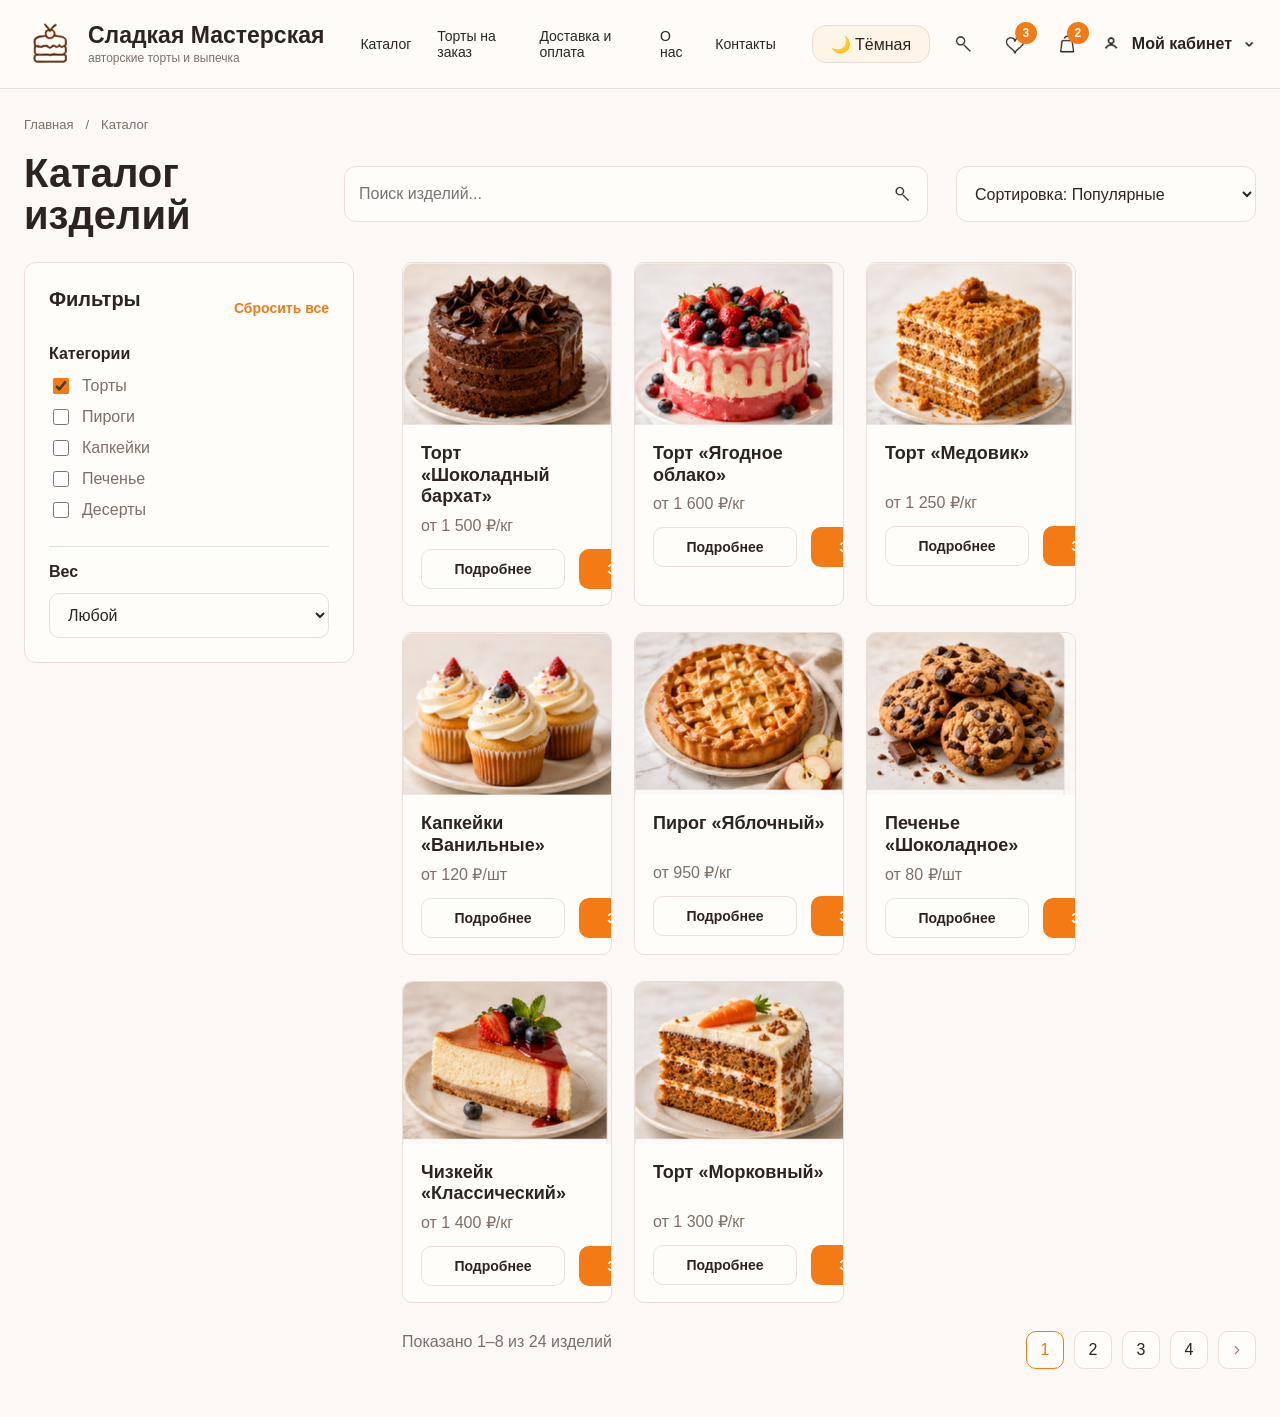
==== index.html @ 7f81a551 "Add files via upload" ====
<!DOCTYPE html>
<html lang="ru">
<head>
  <meta charset="UTF-8">
  <meta name="viewport" content="width=device-width, initial-scale=1.0">
  <title>Каталог — Сладкая мастерская</title>
  <link rel="stylesheet" href="../styles/style.css">
  <script defer src="../script/script.js"></script>
</head>
<body>
  <header class="header">
    <div class="container header-inner">
      <a class="logo" href="index.html">
        <img class="logo-mark-img icon-dark" src="../media/иконки/логотип.png" alt="Логотип">
        <span>
          <span class="logo-title">Сладкая Мастерская</span>
          <span class="logo-subtitle">авторские торты и выпечка</span>
        </span>
      </a>
      <nav class="nav">
        <a href="index.html">Каталог</a>
        <a href="card.html">Торты на заказ</a>
        <a href="#">Доставка и оплата</a>
        <a href="#">О нас</a>
        <a href="#">Контакты</a>
      </nav>
      <div class="header-actions">
        <button class="theme-toggle" type="button">🌙 Тёмная</button>
        <button class="icon-button" type="button" aria-label="Поиск"><img class="icon-img icon-dark" src="../media/иконки/поиск.png" alt=""></button>
        <button class="icon-button" type="button" aria-label="Избранное"><img class="icon-img icon-dark" src="../media/иконки/сердце.png" alt=""><span class="badge">3</span></button>
        <button class="icon-button" type="button" aria-label="Корзина"><img class="icon-img icon-dark" src="../media/иконки/корзина.png" alt=""><span class="badge">2</span></button>
        <a class="cabinet" href="orders.html"><img class="cabinet-icon icon-dark" src="../media/иконки/пользователь.png" alt=""> Мой кабинет <img class="down-icon icon-dark" src="../media/иконки/стрелка-вниз.png" alt=""></a>
      </div>
    </div>
  </header>

  <main class="container">
    <div class="breadcrumbs">
      <span>Главная</span><span>/</span><span>Каталог</span>
    </div>

    <div class="page-title-row catalog-title-row">
      <h1>Каталог изделий</h1>
      <div class="catalog-tools">
          <label class="search-field">
            <input type="text" placeholder="Поиск изделий...">
            <img class="field-icon icon-dark" src="../media/иконки/поиск.png" alt="">
          </label>
          <select class="sort-select">
            <option>Сортировка: Популярные</option>
            <option>Сначала дешевле</option>
            <option>Сначала дороже</option>
          </select>
        </div>
    </div>

    <div class="catalog-layout">
      <aside class="sidebar">
        <div class="sidebar-top">
          <h3>Фильтры</h3>
          <a class="reset" href="#">Сбросить все</a>
        </div>
        <div class="filter-block">
          <span class="filter-title">Категории</span>
          <label class="filter-line"><input type="checkbox" checked> Торты</label>
          <label class="filter-line"><input type="checkbox"> Пироги</label>
          <label class="filter-line"><input type="checkbox"> Капкейки</label>
          <label class="filter-line"><input type="checkbox"> Печенье</label>
          <label class="filter-line"><input type="checkbox"> Десерты</label>
        </div>
        <div class="filter-block">
          <span class="filter-title">Вес</span>
          <select>
            <option>Любой</option>
            <option>до 1 кг</option>
            <option>1–2 кг</option>
            <option>от 2 кг</option>
          </select>
        </div>
      </aside>

      <section class="main-content">
        <div class="product-list">
          <article class="product-card">
            <img src="../media/шоколадный-бархат.png" alt="Торт Шоколадный бархат">
            <div class="product-card-body">
              <h3>Торт «Шоколадный бархат»</h3>
              <p class="muted">от 1 500 ₽/кг</p>
              <div class="product-actions">
                <a class="ghost-button" href="card.html">Подробнее</a>
                <a class="button" href="card.html">Заказать</a>
              </div>
            </div>
          </article>
          <article class="product-card">
            <img src="../media/ягодное-облако.png" alt="Торт Ягодное облако">
            <div class="product-card-body">
              <h3>Торт «Ягодное облако»</h3>
              <p class="muted">от 1 600 ₽/кг</p>
              <div class="product-actions">
                <a class="ghost-button" href="card.html">Подробнее</a>
                <a class="button" href="card.html">Заказать</a>
              </div>
            </div>
          </article>
          <article class="product-card">
            <img src="../media/медовик.png" alt="Торт Медовик">
            <div class="product-card-body">
              <h3>Торт «Медовик»</h3>
              <p class="muted">от 1 250 ₽/кг</p>
              <div class="product-actions">
                <a class="ghost-button" href="card.html">Подробнее</a>
                <a class="button" href="card.html">Заказать</a>
              </div>
            </div>
          </article>
          <article class="product-card">
            <img src="../media/ванильные-капкейки.png" alt="Капкейки Ванильные">
            <div class="product-card-body">
              <h3>Капкейки «Ванильные»</h3>
              <p class="muted">от 120 ₽/шт</p>
              <div class="product-actions">
                <a class="ghost-button" href="card.html">Подробнее</a>
                <a class="button" href="card.html">Заказать</a>
              </div>
            </div>
          </article>
          <article class="product-card">
            <img src="../media/яблочный-пирог.png" alt="Пирог Яблочный">
            <div class="product-card-body">
              <h3>Пирог «Яблочный»</h3>
              <p class="muted">от 950 ₽/кг</p>
              <div class="product-actions">
                <a class="ghost-button" href="card.html">Подробнее</a>
                <a class="button" href="card.html">Заказать</a>
              </div>
            </div>
          </article>
          <article class="product-card">
            <img src="../media/шоколадное-печенье.png" alt="Печенье Шоколадное">
            <div class="product-card-body">
              <h3>Печенье «Шоколадное»</h3>
              <p class="muted">от 80 ₽/шт</p>
              <div class="product-actions">
                <a class="ghost-button" href="card.html">Подробнее</a>
                <a class="button" href="card.html">Заказать</a>
              </div>
            </div>
          </article>
          <article class="product-card">
            <img src="../media/классический-чизкейк.png" alt="Чизкейк Классический">
            <div class="product-card-body">
              <h3>Чизкейк «Классический»</h3>
              <p class="muted">от 1 400 ₽/кг</p>
              <div class="product-actions">
                <a class="ghost-button" href="card.html">Подробнее</a>
                <a class="button" href="card.html">Заказать</a>
              </div>
            </div>
          </article>
          <article class="product-card">
            <img src="../media/морковный-торт.png" alt="Торт Морковный">
            <div class="product-card-body">
              <h3>Торт «Морковный»</h3>
              <p class="muted">от 1 300 ₽/кг</p>
              <div class="product-actions">
                <a class="ghost-button" href="card.html">Подробнее</a>
                <a class="button" href="card.html">Заказать</a>
              </div>
            </div>
          </article>
        </div>

        <div class="catalog-footer">
          <p class="muted">Показано 1–8 из 24 изделий</p>
          <div class="pagination">
            <a class="page-link active" href="#">1</a>
            <a class="page-link" href="#">2</a>
            <a class="page-link" href="#">3</a>
            <a class="page-link" href="#">4</a>
            <a class="page-link" href="#"><img class="page-icon icon-dark" src="../media/иконки/стрелка-вправо.png" alt="Вперёд"></a>
          </div>
        </div>
      </section>
    </div>
  </main>
</body>
</html>
---- styles/style.css ----
*{
  box-sizing: border-box;
}
:root{
  --bg: #fbf8f5;
  --surface: #fffdfa;
  --surface-2: #fff4e8;
  --text: #2d241f;
  --muted: #7e6f66;
  --line: #eadfd6;
  --accent: #f47a16;
  --accent-2: #ff8b25;
  --success: #24a148;
  --danger: #d93636;
  --blue: #2f80ed;
  --shadow: 0 12px 35px rgba(66, 43, 27, 0.12);
}
body.dark-theme{
  --bg: #17120f;
  --surface: #241b17;
  --surface-2: #33241b;
  --text: #f8eee6;
  --muted: #d0bdb0;
  --line: #44342d;
  --accent: #ff8b25;
  --accent-2: #ff9e43;
  --success: #6fdc8c;
  --danger: #ff7a7a;
  --blue: #82b9ff;
  --shadow: 0 12px 35px rgba(0, 0, 0, 0.35);
}
html{
  scroll-behavior: smooth;
}
body{
  margin: 0;
  min-height: 100vh;
  background: var(--bg);
  color: var(--text);
  font-family: Arial, Helvetica, sans-serif;
  font-size: 16px;
}
img{
  display: block;
  max-width: 100%;
}
a{
  color: inherit;
  text-decoration: none;
}
button, input, select, textarea{
  font: inherit;
}
button, a.button, .icon-button, .theme-toggle{
  cursor: pointer;
}
.container{
  width: min(100% - 48px, 1320px);
  margin: 0 auto;
}
.header{
  background: var(--surface);
  border-bottom: 1px solid var(--line);
}
.header-inner{
  min-height: 90px;
  display: flex;
  align-items: center;
  justify-content: space-between;
  gap: 28px;
}
.logo{
  display: flex;
  align-items: center;
  gap: 12px;
  min-width: 250px;
}
.logo-mark-img{
  width: 54px;
  height: 54px;
  object-fit: contain;
}
.logo-title{
  display: block;
  font-size: 21px;
  line-height: 1.1;
  font-weight: 800;
}
.logo-subtitle{
  display: block;
  margin-top: 2px;
  color: var(--muted);
  font-size: 12px;
}
.nav{
  display: flex;
  align-items: center;
  justify-content: center;
  gap: 30px;
  color: var(--text);
  font-size: 14px;
  flex: 1;
}
.nav a:hover, .cabinet:hover, .link:hover{
  color: var(--accent);
}
.header-actions{
  display: flex;
  align-items: center;
  justify-content: flex-end;
  gap: 14px;
  min-width: 250px;
}
.icon-button, .theme-toggle{
  border: 0;
  background: transparent;
  color: var(--text);
  position: relative;
  min-width: 34px;
  height: 34px;
  border-radius: 12px;
  display: flex;
  align-items: center;
  justify-content: center;
  font-size: 20px;
}
.theme-toggle{
  border: 1px solid var(--line);
  background: var(--surface-2);
  font-size: 16px;
  padding: 0 12px;
  gap: 7px;
}
.badge{
  position: absolute;
  top: 0;
  right: 0;
  width: 18px;
  height: 18px;
  border-radius: 50%;
  display: flex;
  align-items: center;
  justify-content: center;
  background: var(--accent);
  color: #fff;
  font-size: 11px;
  font-weight: 700;
}
.cabinet{
  display: flex;
  align-items: center;
  gap: 7px;
  font-weight: 700;
  font-size: 14px;
}
.breadcrumbs{
  display: flex;
  gap: 12px;
  color: var(--muted);
  font-size: 12px;
  padding: 22px 0 8px;
}
.page-title-row{
  display: flex;
  align-items: center;
  justify-content: space-between;
  gap: 20px;
  margin-bottom: 24px;
}
h1, h2, h3, p{
  margin-top: 0;
}
h1{
  font-size: 36px;
  line-height: 1.05;
  margin-bottom: 8px;
}
h2{
  font-size: 26px;
  line-height: 1.2;
}
h3{
  font-size: 18px;
  line-height: 1.2;
}
.muted{
  color: var(--muted);
}
.catalog-layout{
  display: flex;
  align-items: flex-start;
  gap: 34px;
  padding-bottom: 48px;
}
.sidebar, .card, .panel, .auth-card{
  background: var(--surface);
  border: 1px solid var(--line);
  border-radius: 16px;
  box-shadow: none;
}
.sidebar{
  width: 250px;
  padding: 20px;
}
.sidebar-top, .filter-line, .section-title-row, .order-top, .info-row, .status-line, .message-row, .option-line, .step-list, .actions-row, .pagination, .product-actions, .price-row, .thumbs, .gallery-arrows, .cards-line, .auth-links, .account-link, .order-row, .order-info, .order-meta, .order-right, .summary-row, .chat-input, .decision-line, .card-header{
  display: flex;
}
.sidebar-top, .section-title-row, .order-top, .status-line, .actions-row, .price-row, .card-header{
  align-items: center;
  justify-content: space-between;
  gap: 12px;
}
.sidebar h3{
  margin-bottom: 18px;
}
.reset{
  color: var(--accent);
  font-size: 14px;
  font-weight: 700;
}
.filter-block{
  padding: 16px 0;
  border-bottom: 1px solid var(--line);
}
.filter-block:last-child{
  border-bottom: 0;
  padding-bottom: 0;
}
.filter-title{
  display: block;
  margin-bottom: 12px;
  font-weight: 700;
}
.filter-line{
  align-items: center;
  gap: 10px;
  margin: 9px 0;
  color: var(--muted);
}
input[type="checkbox"]{
  width: 16px;
  height: 16px;
  accent-color: var(--accent);
}
select, input, textarea{
  width: 100%;
  border: 1px solid var(--line);
  border-radius: 10px;
  background: var(--surface);
  color: var(--text);
  padding: 12px 14px;
  outline: none;
}
textarea{
  resize: none;
  min-height: 78px;
}
.main-content{
  flex: 1;
  min-width: 0;
}
.catalog-tools{
  display: flex;
  align-items: center;
  gap: 22px;
  margin-bottom: 20px;
}
.search-field{
  flex: 1;
  position: relative;
}
.search-field input{
  height: 46px;
  padding-right: 44px;
}
.field-icon{
  position: absolute;
  right: 15px;
  top: 50%;
  transform: translateY(-50%);
  width: 22px;
  height: 22px;
  object-fit: contain;
}
.sort-select{
  width: 230px;
}
.product-list{
  display: flex;
  flex-wrap: wrap;
  gap: 22px;
}
.product-card{
  width: calc((100% - 66px) / 4);
  min-width: 210px;
  overflow: hidden;
  background: var(--surface);
  border: 1px solid var(--line);
  border-radius: 14px;
}
.product-card img{
  width: 100%;
  height: 185px;
  object-fit: cover;
}
.product-card-body{
  padding: 16px;
}
.product-card h3{
  margin-bottom: 10px;
  font-size: 17px;
}
.product-card p{
  margin-bottom: 14px;
}
.product-actions{
  align-items: center;
  gap: 10px;
}
.button, .ghost-button, .small-button, .outline-button{
  border-radius: 10px;
  border: 1px solid transparent;
  min-height: 40px;
  padding: 0 18px;
  display: inline-flex;
  align-items: center;
  justify-content: center;
  font-weight: 700;
  font-size: 14px;
}
.button{
  color: #fff;
  background: var(--accent);
}
.button:hover{
  background: var(--accent-2);
}
.ghost-button, .outline-button{
  color: var(--text);
  background: var(--surface);
  border-color: var(--line);
}
.outline-button{
  border-color: #dfb999;
}
.small-button{
  color: var(--accent);
  background: var(--surface);
  border-color: #f4c39f;
  min-height: 34px;
  padding: 0 14px;
  font-size: 12px;
}
.catalog-footer{
  margin-top: 26px;
  display: flex;
  align-items: center;
  justify-content: space-between;
  gap: 20px;
}
.pagination{
  gap: 10px;
  align-items: center;
}
.page-link{
  width: 38px;
  height: 38px;
  border-radius: 10px;
  border: 1px solid var(--line);
  background: var(--surface);
  display: flex;
  align-items: center;
  justify-content: center;
}
.page-link.active, .page-link:hover{
  border-color: var(--accent);
  color: var(--accent);
}
.product-detail{
  display: flex;
  align-items: flex-start;
  gap: 34px;
  padding: 18px 0 56px;
}
.gallery, .product-info, .order-settings{
  background: var(--surface);
  border: 1px solid var(--line);
  border-radius: 16px;
}
.gallery{
  width: 420px;
  padding: 12px;
}
.gallery-main{
  position: relative;
  border-radius: 12px;
  overflow: hidden;
}
.slider-image{
  width: 100%;
  height: 395px;
  object-fit: cover;
}
.hit-label{
  position: absolute;
  left: 0;
  bottom: 0;
  padding: 9px 13px;
  background: rgba(255, 253, 250, 0.88);
  color: var(--muted);
  font-size: 13px;
  border-top-right-radius: 12px;
}
.gallery-favorite{
  position: absolute;
  right: 18px;
  bottom: 18px;
  width: 46px;
  height: 46px;
  border-radius: 50%;
  border: 0;
  background: var(--surface);
  color: var(--muted);
  font-size: 24px;
}
.thumbs{
  align-items: center;
  gap: 9px;
  margin-top: 15px;
}
.thumb{
  width: 64px;
  height: 64px;
  padding: 0;
  border-radius: 8px;
  overflow: hidden;
  border: 2px solid transparent;
  background: transparent;
}
.thumb img{
  width: 100%;
  height: 100%;
  object-fit: cover;
}
.thumb.active{
  border-color: var(--accent);
}
.arrow-btn{
  width: 38px;
  height: 38px;
  border-radius: 50%;
  border: 1px solid var(--line);
  background: var(--surface);
  color: var(--muted);
  display: flex;
  align-items: center;
  justify-content: center;
}
.product-info{
  width: 340px;
  padding: 32px 28px;
}
.product-info h1{
  font-size: 31px;
}
.rating, .stock{
  display: flex;
  align-items: center;
  gap: 10px;
  margin: 22px 0;
  font-weight: 700;
}
.rating span:first-child{
  color: var(--accent);
}
.stock{
  color: var(--success);
}
.features{
  margin-top: 40px;
  padding: 18px 10px;
  background: var(--surface-2);
  border: 1px solid var(--line);
  border-radius: 14px;
  display: flex;
  justify-content: space-around;
  gap: 8px;
}
.feature{
  width: 25%;
  text-align: center;
  color: var(--text);
  font-size: 12px;
  font-weight: 700;
}
.feature-icon-img{
  display: block;
  width: 34px;
  height: 34px;
  object-fit: contain;
  margin: 0 auto 8px;
}
.notice{
  margin-top: 24px;
  padding: 16px;
  border-radius: 12px;
  background: var(--surface-2);
  color: var(--text);
  font-size: 14px;
}
.order-settings{
  flex: 1;
  padding: 26px;
}
.option-group{
  margin-top: 22px;
}
.option-title{
  display: block;
  margin-bottom: 12px;
  font-weight: 700;
}
.option-line{
  gap: 12px;
  flex-wrap: wrap;
}
.choice{
  min-width: 84px;
  min-height: 42px;
  padding: 0 18px;
  border-radius: 10px;
  border: 1px solid var(--line);
  background: var(--surface);
  color: var(--text);
  font-weight: 700;
}
.choice.active{
  background: var(--accent);
  border-color: var(--accent);
  color: #fff;
}
.order-summary{
  margin-top: 12px;
  padding: 18px;
  background: var(--surface-2);
  border: 1px solid var(--line);
  border-radius: 12px;
  display: flex;
  justify-content: space-between;
  gap: 20px;
}
.order-summary div{
  flex: 1;
  border-right: 1px solid var(--line);
}
.order-summary div:last-child{
  border-right: 0;
}
.order-summary strong{
  display: block;
  margin: 8px 0;
  font-size: 20px;
}
.form-actions{
  display: flex;
  align-items: center;
  gap: 16px;
  margin-top: 28px;
  flex-wrap: wrap;
}
.auth-page{
  min-height: 100vh;
  display: flex;
  align-items: center;
  justify-content: center;
  padding: 30px;
  background: #fefefe;
}
body.dark-theme.auth-page{
  background: var(--bg);
}
.auth-theme{
  position: fixed;
  top: 26px;
  right: 26px;
}
.auth-card{
  width: 460px;
  padding: 70px 66px 48px;
  box-shadow: var(--shadow);
}
.auth-card h1{
  font-size: 30px;
  text-align: center;
  margin-bottom: 52px;
}
.auth-card label{
  display: block;
  margin: 15px 0 8px;
  font-weight: 700;
}
.auth-card .button{
  width: 100%;
  margin-top: 22px;
}
.auth-links{
  margin-top: 20px;
  justify-content: center;
  flex-direction: column;
  align-items: center;
  gap: 2px;
  font-weight: 700;
}
.link{
  text-decoration: underline;
}
.orders-layout{
  display: flex;
  align-items: flex-start;
  gap: 56px;
  padding-bottom: 54px;
}
.account-menu{
  width: 150px;
  background: var(--surface);
  border: 1px solid var(--line);
  border-radius: 10px;
  padding: 14px;
}
.account-link{
  align-items: center;
  gap: 10px;
  min-height: 48px;
  padding: 0 12px;
  border-radius: 8px;
  color: var(--text);
  font-size: 13px;
  font-weight: 700;
}
.account-link.active{
  color: var(--accent);
  background: var(--surface-2);
}
.account-link.exit{
  margin-top: 80px;
}
.orders-panel{
  flex: 1;
  background: var(--surface);
  border: 1px solid var(--line);
  border-radius: 14px;
  overflow: hidden;
}
.order-row{
  align-items: stretch;
  padding: 14px 20px;
  border-bottom: 1px solid var(--line);
  gap: 20px;
}
.order-row:last-child{
  border-bottom: 0;
}
.order-row img{
  width: 132px;
  height: 82px;
  border-radius: 10px;
  object-fit: cover;
}
.order-info{
  flex: 1;
  min-width: 250px;
  flex-direction: column;
  justify-content: center;
  gap: 6px;
}
.order-info strong, .order-meta strong{
  display: block;
}
.order-info p, .order-meta p, .order-price p{
  margin: 0;
  color: var(--muted);
  font-size: 12px;
}
.order-meta{
  flex: 1.2;
  min-width: 230px;
  flex-direction: column;
  justify-content: center;
  gap: 10px;
  border-left: 1px solid var(--line);
  padding-left: 20px;
}
.order-price{
  width: 105px;
  display: flex;
  flex-direction: column;
  justify-content: center;
}
.order-right{
  width: 150px;
  flex-direction: column;
  align-items: stretch;
  justify-content: center;
  gap: 12px;
}
.status{
  min-height: 32px;
  padding: 0 12px;
  border-radius: 10px;
  display: flex;
  align-items: center;
  justify-content: center;
  font-weight: 700;
  font-size: 12px;
}
.status.orange{
  background: #fff0e4;
  color: var(--accent);
}
.status.blue{
  background: #e9f2ff;
  color: var(--blue);
}
.status.green{
  background: #e9f8e9;
  color: var(--success);
}
.status.gray{
  background: #eeeeee;
  color: #6b6b6b;
}
.status.red{
  background: #ffe4e6;
  color: var(--danger);
}
body.dark-theme .status.gray{
  background: #3b332e;
  color: var(--muted);
}
body.dark-theme .status.orange, body.dark-theme .status.blue, body.dark-theme .status.green, body.dark-theme .status.red{
  background: var(--surface-2);
}
.agreement-layout{
  display: flex;
  align-items: flex-start;
  gap: 26px;
  padding-bottom: 54px;
}
.agreement-card, .chat-card, .decision-card{
  background: var(--surface);
  border: 1px solid var(--line);
  border-radius: 16px;
  padding: 22px;
}
.agreement-card{
  width: 405px;
}
.agreement-product{
  display: flex;
  align-items: flex-start;
  gap: 22px;
  margin-bottom: 36px;
}
.agreement-product > img{
  width: 168px;
  height: 160px;
  border-radius: 10px;
  object-fit: cover;
}
.info-row{
  align-items: flex-start;
  gap: 12px;
  margin: 18px 0;
}
.step-box{
  margin-top: 32px;
  padding-top: 22px;
  border-top: 1px solid var(--line);
}
.step-list{
  justify-content: space-between;
  gap: 12px;
  margin-top: 22px;
}
.step{
  flex: 1;
  text-align: center;
  color: var(--muted);
  font-size: 12px;
}
.step-num{
  width: 32px;
  height: 32px;
  margin: 0 auto 8px;
  border: 1px solid #f6c09b;
  border-radius: 50%;
  display: flex;
  align-items: center;
  justify-content: center;
  color: var(--accent);
  background: var(--surface);
  font-weight: 800;
}
.step.active .step-num{
  background: var(--accent);
  color: #fff;
  border-color: var(--accent);
}
.step strong{
  display: block;
  color: var(--text);
}
.chat-card{
  flex: 1;
  min-width: 360px;
}
.message-row{
  align-items: flex-end;
  gap: 12px;
  margin: 10px 0;
}
.message{
  max-width: 75%;
  background: #f8f3ef;
  border: 1px solid var(--line);
  border-radius: 10px;
  padding: 10px 14px;
  color: var(--text);
}
body.dark-theme .message{
  background: #2f241f;
}
.message small{
  display: block;
  color: var(--muted);
  margin-bottom: 5px;
}
.message-time{
  color: var(--muted);
  font-size: 11px;
}
.chat-input{
  align-items: center;
  gap: 10px;
  margin-top: 12px;
  border: 1px solid #f2c19d;
  border-radius: 12px;
  padding: 6px 8px;
}
.chat-input input{
  border: 0;
  padding: 8px;
}
.send-btn{
  width: 34px;
  height: 34px;
  border: 0;
  border-radius: 50%;
  background: var(--accent);
  color: #fff;
}
.decision-card{
  width: 380px;
}
.decision-status{
  background: var(--surface-2);
  border-radius: 12px;
  padding: 16px;
  margin-bottom: 18px;
}
.decision-status strong{
  color: var(--accent);
  display: block;
  margin-top: 8px;
}
.decision-line, .summary-row{
  align-items: flex-start;
  justify-content: space-between;
  gap: 20px;
  padding: 15px 0;
  border-bottom: 1px solid var(--line);
}
.decision-line:last-child{
  border-bottom: 0;
}
.decision-actions{
  margin-top: 20px;
  display: flex;
  flex-direction: column;
  gap: 12px;
}
.wide-button{
  width: 100%;
}
@media (max-width: 1180px){
  .header-inner, .catalog-layout, .product-detail, .orders-layout, .agreement-layout{
    flex-wrap: wrap;
  }
  .nav{
    order: 3;
    width: 100%;
    justify-content: flex-start;
    flex-wrap: wrap;
  }
  .sidebar, .account-menu, .gallery, .product-info, .order-settings, .agreement-card, .decision-card{
    width: 100%;
  }
  .product-card{
    width: calc((100% - 44px) / 3);
  }
}
@media (max-width: 820px){
  .container{
    width: min(100% - 28px, 1320px);
  }
  h1{
    font-size: 30px;
  }
  .header-actions, .logo{
    min-width: 0;
  }
  .catalog-tools, .catalog-footer, .order-row, .order-summary, .page-title-row{
    flex-direction: column;
    align-items: stretch;
  }
  .sort-select, .order-price, .order-right, .order-row img{
    width: 100%;
  }
  .order-meta{
    border-left: 0;
    padding-left: 0;
  }
  .product-card{
    width: calc((100% - 22px) / 2);
  }
  .auth-card{
    width: 100%;
    padding: 42px 26px 32px;
  }
}
@media (max-width: 540px){
  .product-card{
    width: 100%;
  }
  .header-inner{
    gap: 16px;
  }
  .header-actions{
    flex-wrap: wrap;
    justify-content: flex-start;
  }
  .slider-image{
    height: 280px;
  }
  .features, .step-list, .agreement-product{
    flex-direction: column;
  }
  .feature{
    width: 100%;
  }
}
.icon-img, .cabinet-icon, .down-icon, .account-icon, .inline-icon, .button-icon, .info-icon, .notice-icon, .page-icon, .arrow-icon, .heart-card-icon, .send-icon, .step-icon{
  display: inline-block;
  object-fit: contain;
  width: auto;
}
.icon-img{
  width: 24px;
  height: 24px;
}
.cabinet-icon, .account-icon, .inline-icon, .button-icon, .info-icon, .notice-icon, .page-icon, .arrow-icon, .heart-card-icon, .send-icon, .step-icon{
  width: 20px;
  height: 20px;
}
.down-icon{
  width: 14px;
  height: 14px;
}
body.dark-theme .icon-dark{
  filter: brightness(0) invert(1);
}
.rating, .stock, .icon-line, .notice, .cabinet, .account-link, .button, .ghost-button, .outline-button, .small-button{
  align-items: center;
}
.notice{
  display: flex;
  gap: 10px;
}
.icon-line{
  display: flex;
  gap: 8px;
  margin-bottom: 8px;
}
.info-icon{
  margin-top: 2px;
}
.button-icon{
  margin-right: 7px;
}
.button-icon-light{
  filter: brightness(0) invert(1);
}
.page-icon{
  width: 16px;
  height: 16px;
}
.arrow-btn{
  padding: 0;
  cursor: pointer;
}
.arrow-icon{
  width: 18px;
  height: 18px;
}
.gallery-favorite{
  display: flex;
  align-items: center;
  justify-content: center;
}
.heart-card-icon{
  width: 26px;
  height: 26px;
}
.send-btn{
  display: flex;
  align-items: center;
  justify-content: center;
}
.send-icon{
  width: 18px;
  height: 18px;
}
.step-icon{
  width: 16px;
  height: 16px;
}
body.dark-theme .step-icon{
  filter: none;
}
.container{
  width: min(100% - 80px, 1748px);
}
.header{
  background: #fffcf8;
}
body.dark-theme .header{
  background: var(--surface);
}
.header-inner{
  min-height: 90px;
  gap: 36px;
}
.logo{
  min-width: 350px;
  gap: 0;
}
.logo-full{
  width: 340px;
  height: 70px;
  object-fit: contain;
}
.logo-mark-img{
  width: 63px;
  height: 66px;
}
.nav{
  gap: 38px;
  font-size: 16px;
}
.header-actions{
  min-width: 420px;
  gap: 22px;
}
.icon-button{
  min-width: 38px;
  height: 38px;
}
.icon-img{
  width: 30px;
  height: 30px;
}
.cabinet{
  gap: 10px;
  font-size: 16px;
}
.cabinet-icon{
  width: 26px;
  height: 26px;
}
.down-icon{
  width: 16px;
  height: 16px;
}
.badge{
  top: -5px;
  right: -5px;
  width: 22px;
  height: 22px;
  font-size: 12px;
}
.theme-toggle{
  min-width: 118px;
  height: 38px;
  border-radius: 14px;
  font-size: 16px;
}
.breadcrumbs{
  padding: 28px 0 20px;
  font-size: 13px;
}
.catalog-title-row{
  align-items: center;
  margin-bottom: 26px;
}
.catalog-title-row h1{
  width: 360px;
  margin: 0;
  font-size: 40px;
}
.catalog-title-row .catalog-tools{
  flex: 1;
  margin: 0;
  display: flex;
  justify-content: space-between;
  gap: 28px;
}
.catalog-title-row .search-field{
  flex: 1;
  max-width: 740px;
}
.search-field input, .sort-select{
  height: 56px;
  border-radius: 12px;
  font-size: 16px;
}
.sort-select{
  width: 300px;
}
.catalog-layout{
  gap: 48px;
}
.sidebar{
  width: 330px;
  padding: 24px;
  border-radius: 12px;
}
.sidebar h3{
  font-size: 20px;
}
.product-list{
  gap: 26px 22px;
}
.product-card{
  width: 314px;
  min-width: 314px;
  border-radius: 10px;
}
.product-card img{
  height: auto;
  aspect-ratio: 314 / 245;
  object-fit: cover;
}
.product-card-body{
  min-height: 140px;
  padding: 18px 18px 16px;
}
.product-card h3{
  min-height: 42px;
  margin-bottom: 8px;
  font-size: 18px;
}
.product-card p{
  font-size: 16px;
}
.product-actions{
  gap: 14px;
}
.product-actions .ghost-button{
  min-width: 144px;
}
.product-actions .button{
  min-width: 118px;
}
.catalog-footer{
  margin-top: 28px;
  max-width: 1326px;
}
.product-detail{
  gap: 34px;
  padding: 0 0 58px;
}
.gallery{
  width: 580px;
  padding: 14px;
  border-radius: 16px;
}
.gallery-main{
  border-radius: 16px;
}
.slider-image{
  height: 519px;
  object-fit: cover;
}
.hit-label{
  padding: 12px 14px;
  font-size: 14px;
}
.gallery-favorite{
  right: 26px;
  bottom: 26px;
  width: 52px;
  height: 52px;
}
.thumbs{
  margin-top: 20px;
  gap: 11px;
  justify-content: space-between;
}
.thumb{
  width: 101px;
  height: 92px;
  border-radius: 8px;
}
.arrow-btn{
  width: 42px;
  height: 42px;
}
.product-info{
  width: 445px;
  min-height: 670px;
  padding: 43px 26px 24px;
}
.product-info h1{
  font-size: 32px;
  margin-bottom: 22px;
}
.product-info h3{
  font-size: 20px;
  margin-bottom: 28px;
}
.product-info p{
  line-height: 1.55;
}
.rating, .stock{
  margin: 26px 0;
}
.features{
  margin-top: 62px;
  padding: 24px 14px;
  min-height: 145px;
}
.feature-icon-img{
  width: 42px;
  height: 42px;
}
.notice{
  margin-top: 35px;
  min-height: 80px;
}
.order-settings{
  min-width: 650px;
  min-height: 656px;
  padding: 32px 28px;
  border-radius: 16px;
}
.order-settings h2{
  margin-bottom: 22px;
  font-size: 26px;
}
.settings-row{
  display: flex;
  align-items: flex-start;
  gap: 34px;
}
.settings-row .option-group{
  flex: 1;
  margin-top: 0;
}
.option-group{
  margin-top: 24px;
}
.option-title{
  margin-bottom: 14px;
}
.option-line{
  gap: 13px;
}
.choice{
  min-width: 88px;
  min-height: 46px;
  border-radius: 10px;
}
textarea{
  min-height: 72px;
}
.order-summary{
  margin-top: 12px;
  min-height: 118px;
  padding: 18px 20px;
}
.form-actions{
  margin-top: 30px;
  gap: 20px;
  flex-wrap: nowrap;
}
.form-actions .button{
  min-width: 210px;
  min-height: 55px;
}
.form-actions .outline-button{
  min-width: 260px;
  min-height: 55px;
}
.form-actions .ghost-button{
  min-width: 150px;
  min-height: 55px;
}
.orders-layout{
  gap: 82px;
}
.account-menu{
  width: 230px;
  min-height: 260px;
  padding: 18px;
}
.order-row{
  padding: 18px 26px;
  gap: 24px;
}
.order-row img{
  width: 170px;
  height: 115px;
}
.order-info{
  min-width: 280px;
}
.order-meta{
  min-width: 330px;
}
.order-right{
  width: 220px;
}
.status{
  min-height: 42px;
}
.agreement-layout{
  gap: 26px;
}
.agreement-card{
  width: 590px;
  min-height: 800px;
  padding: 24px;
}
.chat-card{
  flex: 1;
  min-width: 560px;
  padding: 24px;
}
.decision-card{
  width: 560px;
  padding: 24px;
}
.agreement-product > img{
  width: 245px;
  height: 245px;
}
.message{
  font-size: 16px;
  line-height: 1.45;
}
.decision-actions .button, .decision-actions .ghost-button{
  min-height: 54px;
}
@media (max-width: 1500px){
  .container{
    width: min(100% - 48px, 1320px);
  }
  .header-actions{
    min-width: 300px;
    gap: 14px;
  }
  .logo{
    min-width: 270px;
  }
  .logo-full{
    width: 270px;
  }
  .nav{
    gap: 26px;
    font-size: 14px;
  }
  .catalog-title-row h1{
    width: 300px;
  }
  .product-card{
    width: calc((100% - 66px) / 4);
    min-width: 210px;
  }
  .product-detail, .agreement-layout{
    flex-wrap: wrap;
  }
  .gallery, .product-info, .order-settings, .agreement-card, .chat-card, .decision-card{
    width: 100%;
  }
  .order-settings{
    min-width: 0;
  }
  .form-actions{
    flex-wrap: wrap;
  }
}
@media (max-width: 1180px){
  .settings-row, .catalog-title-row{
    flex-direction: column;
    align-items: stretch;
  }
  .catalog-title-row h1, .sort-select{
    width: auto;
  }
  .catalog-title-row .search-field, .catalog-title-row .catalog-tools{
    max-width: none;
    width: 100%;
  }
  .catalog-layout{
    gap: 30px;
  }
}
@media (max-width: 820px){
  .container{
    width: min(100% - 28px, 1320px);
  }
  .logo-full{
    width: 245px;
    height: 58px;
  }
  .product-card{
    width: calc((100% - 22px) / 2);
    min-width: 0;
  }
  .slider-image{
    height: 360px;
  }
  .thumb{
    width: 70px;
    height: 64px;
  }
  .order-row img{
    width: 100%;
    height: 180px;
  }
}
@media (min-width: 1501px){
  main.container{
    width: min(100% - 72px, 1848px);
  }
}
.gallery-main .hit-label, .gallery-main .gallery-favorite{
  display: none;
}
.logo{
  min-width: 310px;
  gap: 12px;
}
.logo-mark-img{
  width: 52px;
  height: 52px;
  object-fit: contain;
}
.logo-title{
  display: block;
  font-size: 23px;
  line-height: 1.05;
  font-weight: 800;
}
.logo-subtitle{
  display: block;
  margin-top: 3px;
  color: var(--muted);
  font-size: 12px;
}
.header-inner{
  min-height: 88px;
}
.header-actions{
  min-width: 390px;
  gap: 14px;
}
.icon-img{
  width: 24px;
  height: 24px;
}
.cabinet-icon{
  width: 22px;
  height: 22px;
}
.down-icon{
  width: 14px;
  height: 14px;
}
.badge{
  top: -3px;
  right: -3px;
}
.gallery-main .hit-label{
  display: block;
}
.gallery-main .gallery-favorite{
  display: flex;
}
.slider-image, .product-card img, .order-row img, .agreement-product > img{
  object-fit: cover;
  object-position: center;
}
.slider-image{
  background: #fff;
}
.hit-label{
  left: 16px;
  top: 16px;
  bottom: auto;
  border-radius: 9px;
  padding: 9px 13px;
}
.gallery-favorite{
  top: 16px;
  right: 16px;
  bottom: auto;
}
.thumb img{
  object-fit: cover;
  object-position: center;
}
.product-card img{
  display: block;
}
@media (max-width: 1500px){
  .logo{
    min-width: 285px;
  }
  .header-actions{
    min-width: 320px;
  }
}
@media (max-width: 820px){
  .logo{
    min-width: 0;
  }
  .logo-title{
    font-size: 20px;
  }
  .logo-subtitle{
    font-size: 11px;
  }
}
.agreement-product .inline-icon{
  width: 20px;
  height: 20px;
  object-fit: contain;
}
.agreement-product > img{
  width: 245px;
}
@media (max-width: 760px){
  .agreement-product > img{
    width: 100%;
    height: auto;
  }
}
.gallery-favorite{
  overflow: hidden;
}
.gallery-favorite .heart-card-icon{
  width: 26px;
  height: 26px;
  max-width: none;
  object-fit: contain;
}
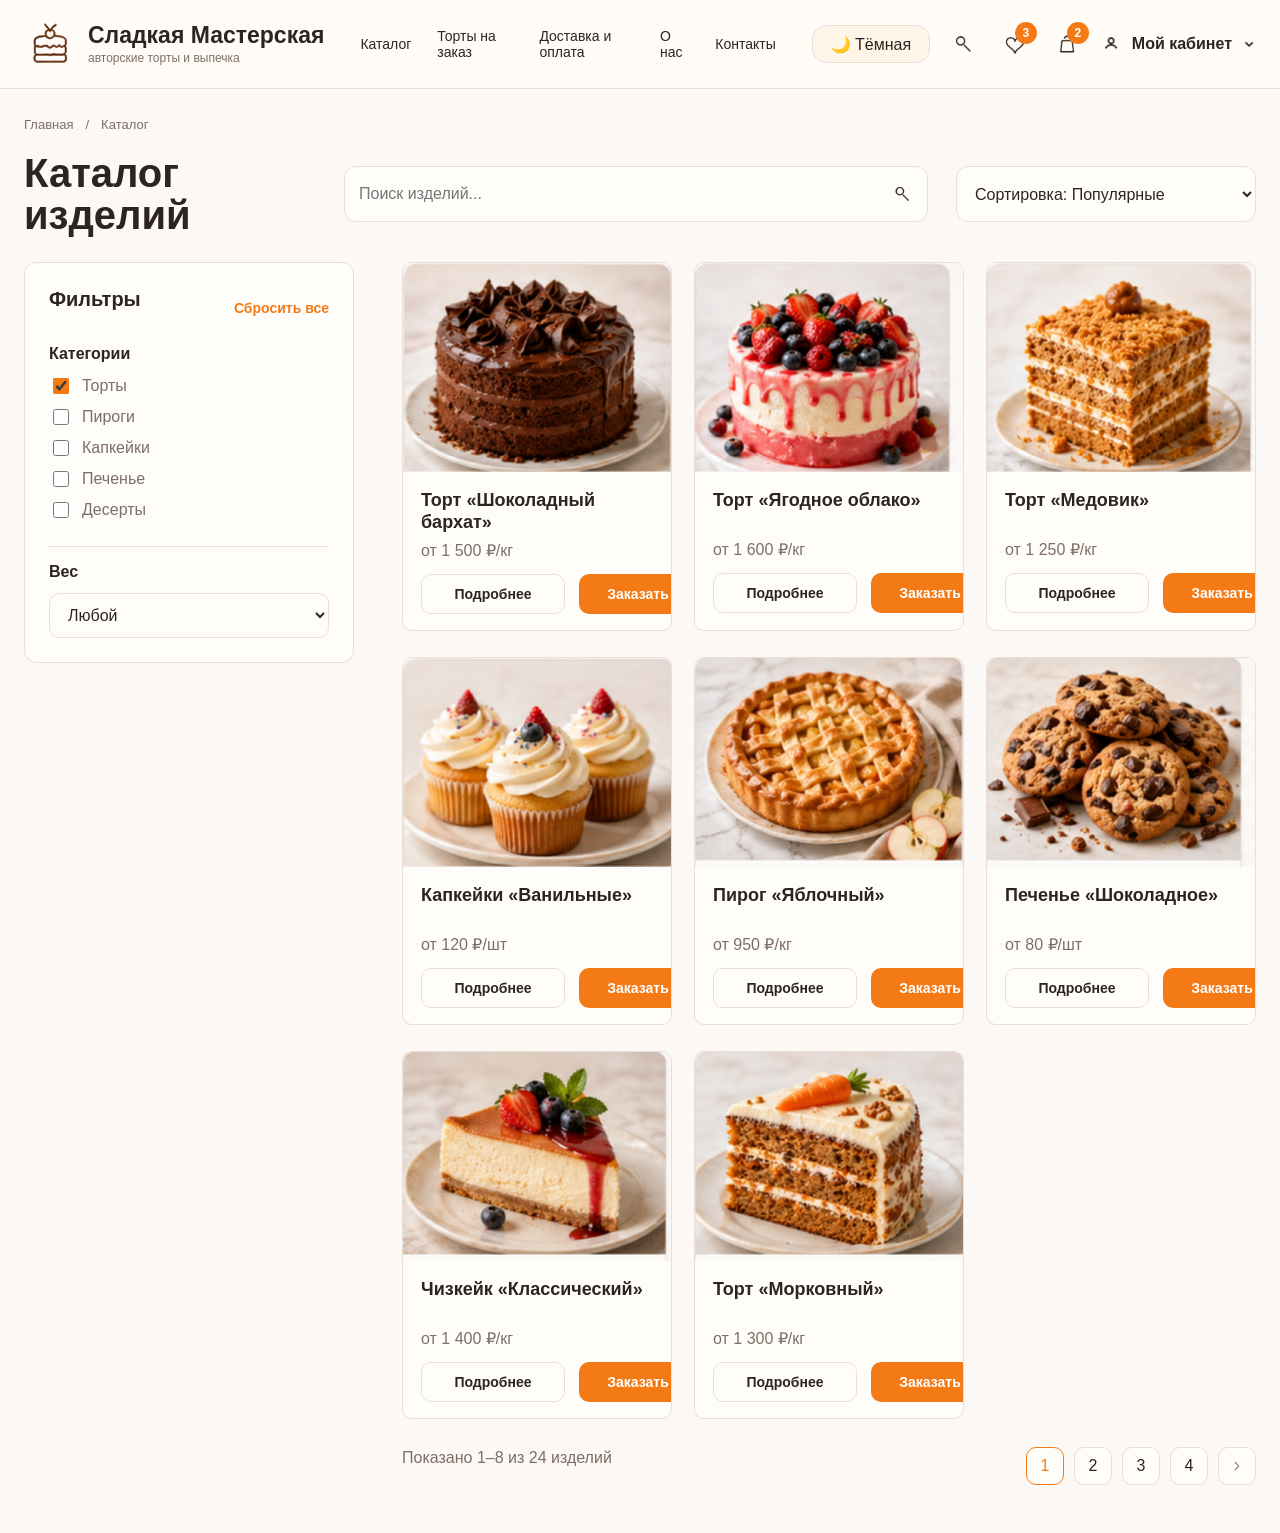
==== commit f04c3254: "Add files via upload" ====
--- a/index.html
+++ b/index.html
@@ -4,20 +4,23 @@
   <meta charset="UTF-8">
   <meta name="viewport" content="width=device-width, initial-scale=1.0">
   <title>Каталог — Сладкая мастерская</title>
-  <link rel="stylesheet" href="../styles/style.css">
-  <script defer src="../script/script.js"></script>
+  <link rel="stylesheet" href="styles/style.css">
+  <script defer src="script/script.js"></script>
 </head>
 <body>
   <header class="header">
     <div class="container header-inner">
       <a class="logo" href="index.html">
-        <img class="logo-mark-img icon-dark" src="../media/иконки/логотип.png" alt="Логотип">
+        <img class="logo-mark-img icon-dark" src="media/иконки/логотип.png" alt="Логотип">
         <span>
           <span class="logo-title">Сладкая Мастерская</span>
           <span class="logo-subtitle">авторские торты и выпечка</span>
         </span>
       </a>
-      <nav class="nav">
+      <button class="menu-toggle" type="button" aria-label="Открыть меню" aria-expanded="false" aria-controls="site-navigation">
+        <span></span><span></span><span></span>
+      </button>
+      <nav class="nav" id="site-navigation">
         <a href="index.html">Каталог</a>
         <a href="card.html">Торты на заказ</a>
         <a href="#">Доставка и оплата</a>
@@ -26,10 +29,10 @@
       </nav>
       <div class="header-actions">
         <button class="theme-toggle" type="button">🌙 Тёмная</button>
-        <button class="icon-button" type="button" aria-label="Поиск"><img class="icon-img icon-dark" src="../media/иконки/поиск.png" alt=""></button>
-        <button class="icon-button" type="button" aria-label="Избранное"><img class="icon-img icon-dark" src="../media/иконки/сердце.png" alt=""><span class="badge">3</span></button>
-        <button class="icon-button" type="button" aria-label="Корзина"><img class="icon-img icon-dark" src="../media/иконки/корзина.png" alt=""><span class="badge">2</span></button>
-        <a class="cabinet" href="orders.html"><img class="cabinet-icon icon-dark" src="../media/иконки/пользователь.png" alt=""> Мой кабинет <img class="down-icon icon-dark" src="../media/иконки/стрелка-вниз.png" alt=""></a>
+        <button class="icon-button" type="button" aria-label="Поиск"><img class="icon-img icon-dark" src="media/иконки/поиск.png" alt=""></button>
+        <button class="icon-button" type="button" aria-label="Избранное"><img class="icon-img icon-dark" src="media/иконки/сердце.png" alt=""><span class="badge">3</span></button>
+        <button class="icon-button" type="button" aria-label="Корзина"><img class="icon-img icon-dark" src="media/иконки/корзина.png" alt=""><span class="badge">2</span></button>
+        <a class="cabinet" href="orders.html"><img class="cabinet-icon icon-dark" src="media/иконки/пользователь.png" alt=""> Мой кабинет <img class="down-icon icon-dark" src="media/иконки/стрелка-вниз.png" alt=""></a>
       </div>
     </div>
   </header>
@@ -44,7 +47,7 @@
       <div class="catalog-tools">
           <label class="search-field">
             <input type="text" placeholder="Поиск изделий...">
-            <img class="field-icon icon-dark" src="../media/иконки/поиск.png" alt="">
+            <img class="field-icon icon-dark" src="media/иконки/поиск.png" alt="">
           </label>
           <select class="sort-select">
             <option>Сортировка: Популярные</option>
@@ -82,7 +85,7 @@
       <section class="main-content">
         <div class="product-list">
           <article class="product-card">
-            <img src="../media/шоколадный-бархат.png" alt="Торт Шоколадный бархат">
+            <img src="media/шоколадный-бархат.png" alt="Торт Шоколадный бархат">
             <div class="product-card-body">
               <h3>Торт «Шоколадный бархат»</h3>
               <p class="muted">от 1 500 ₽/кг</p>
@@ -93,7 +96,7 @@
             </div>
           </article>
           <article class="product-card">
-            <img src="../media/ягодное-облако.png" alt="Торт Ягодное облако">
+            <img src="media/ягодное-облако.png" alt="Торт Ягодное облако">
             <div class="product-card-body">
               <h3>Торт «Ягодное облако»</h3>
               <p class="muted">от 1 600 ₽/кг</p>
@@ -104,7 +107,7 @@
             </div>
           </article>
           <article class="product-card">
-            <img src="../media/медовик.png" alt="Торт Медовик">
+            <img src="media/медовик.png" alt="Торт Медовик">
             <div class="product-card-body">
               <h3>Торт «Медовик»</h3>
               <p class="muted">от 1 250 ₽/кг</p>
@@ -115,7 +118,7 @@
             </div>
           </article>
           <article class="product-card">
-            <img src="../media/ванильные-капкейки.png" alt="Капкейки Ванильные">
+            <img src="media/ванильные-капкейки.png" alt="Капкейки Ванильные">
             <div class="product-card-body">
               <h3>Капкейки «Ванильные»</h3>
               <p class="muted">от 120 ₽/шт</p>
@@ -126,7 +129,7 @@
             </div>
           </article>
           <article class="product-card">
-            <img src="../media/яблочный-пирог.png" alt="Пирог Яблочный">
+            <img src="media/яблочный-пирог.png" alt="Пирог Яблочный">
             <div class="product-card-body">
               <h3>Пирог «Яблочный»</h3>
               <p class="muted">от 950 ₽/кг</p>
@@ -137,7 +140,7 @@
             </div>
           </article>
           <article class="product-card">
-            <img src="../media/шоколадное-печенье.png" alt="Печенье Шоколадное">
+            <img src="media/шоколадное-печенье.png" alt="Печенье Шоколадное">
             <div class="product-card-body">
               <h3>Печенье «Шоколадное»</h3>
               <p class="muted">от 80 ₽/шт</p>
@@ -148,7 +151,7 @@
             </div>
           </article>
           <article class="product-card">
-            <img src="../media/классический-чизкейк.png" alt="Чизкейк Классический">
+            <img src="media/классический-чизкейк.png" alt="Чизкейк Классический">
             <div class="product-card-body">
               <h3>Чизкейк «Классический»</h3>
               <p class="muted">от 1 400 ₽/кг</p>
@@ -159,7 +162,7 @@
             </div>
           </article>
           <article class="product-card">
-            <img src="../media/морковный-торт.png" alt="Торт Морковный">
+            <img src="media/морковный-торт.png" alt="Торт Морковный">
             <div class="product-card-body">
               <h3>Торт «Морковный»</h3>
               <p class="muted">от 1 300 ₽/кг</p>
@@ -178,7 +181,7 @@
             <a class="page-link" href="#">2</a>
             <a class="page-link" href="#">3</a>
             <a class="page-link" href="#">4</a>
-            <a class="page-link" href="#"><img class="page-icon icon-dark" src="../media/иконки/стрелка-вправо.png" alt="Вперёд"></a>
+            <a class="page-link" href="#"><img class="page-icon icon-dark" src="media/иконки/стрелка-вправо.png" alt="Вперёд"></a>
           </div>
         </div>
       </section>
--- a/styles/style.css
+++ b/styles/style.css
@@ -1575,3 +1575,606 @@
   max-width: none;
   object-fit: contain;
 }
+
+
+/* Responsive refinements: mobile-first fixes and interaction states. */
+html, body{
+  overflow-x: hidden;
+}
+:focus-visible{
+  outline: 3px solid var(--accent);
+  outline-offset: 3px;
+}
+.menu-toggle{
+  display: none;
+  width: 44px;
+  height: 44px;
+  padding: 9px;
+  border: 1px solid var(--line);
+  border-radius: 12px;
+  background: var(--surface-2);
+  flex-direction: column;
+  align-items: center;
+  justify-content: center;
+  gap: 5px;
+}
+.menu-toggle span{
+  display: block;
+  width: 20px;
+  height: 2px;
+  border-radius: 2px;
+  background: currentColor;
+  transition: transform .2s ease, opacity .2s ease;
+}
+.header-inner.nav-open .menu-toggle span:nth-child(1){
+  transform: translateY(7px) rotate(45deg);
+}
+.header-inner.nav-open .menu-toggle span:nth-child(2){
+  opacity: 0;
+}
+.header-inner.nav-open .menu-toggle span:nth-child(3){
+  transform: translateY(-7px) rotate(-45deg);
+}
+
+@media (max-width: 1500px){
+  .product-card{
+    width: calc((100% - 44px) / 3);
+  }
+}
+
+@media (max-width: 1180px){
+  .header-inner{
+    position: relative;
+    min-height: 76px;
+    flex-wrap: nowrap;
+    gap: 14px;
+  }
+  .logo{
+    flex: 1 1 auto;
+    min-width: 0;
+  }
+  .header-actions{
+    min-width: 0;
+    gap: 8px;
+  }
+  .menu-toggle{
+    display: inline-flex;
+    flex: 0 0 auto;
+    order: 3;
+  }
+  .nav{
+    display: none;
+    order: 4;
+    flex: 0 0 100%;
+    width: 100%;
+    margin: 0;
+    padding: 8px 0 2px;
+    border-top: 1px solid var(--line);
+    flex-direction: column;
+    align-items: stretch;
+    gap: 0;
+  }
+  .header-inner.nav-open{
+    flex-wrap: wrap;
+  }
+  .header-inner.nav-open .nav{
+    display: flex;
+  }
+  .nav a{
+    display: block;
+    padding: 12px 4px;
+    font-size: 16px;
+  }
+  .catalog-layout,
+  .product-detail,
+  .orders-layout,
+  .agreement-layout{
+    gap: 24px;
+  }
+  .gallery,
+  .product-info,
+  .order-settings,
+  .agreement-card,
+  .chat-card,
+  .decision-card{
+    min-width: 0;
+  }
+  .gallery,
+  .product-info,
+  .order-settings,
+  .agreement-card,
+  .chat-card,
+  .decision-card{
+    width: 100%;
+  }
+  .order-settings{
+    min-height: 0;
+  }
+  .product-info{
+    min-height: 0;
+  }
+}
+
+@media (max-width: 820px){
+  body{
+    font-size: 15px;
+  }
+  .container,
+  main.container{
+    width: min(100% - 28px, 1320px);
+  }
+  h1{
+    font-size: clamp(28px, 7vw, 34px);
+    line-height: 1.12;
+  }
+  h2{
+    font-size: clamp(22px, 6vw, 28px);
+  }
+  .breadcrumbs{
+    overflow-x: auto;
+    white-space: nowrap;
+    padding-top: 18px;
+    padding-bottom: 14px;
+  }
+  .page-title-row,
+  .catalog-title-row,
+  .catalog-title-row .catalog-tools,
+  .catalog-tools,
+  .catalog-footer,
+  .settings-row{
+    flex-direction: column;
+    align-items: stretch;
+  }
+  .catalog-title-row h1,
+  .catalog-title-row .search-field,
+  .sort-select{
+    width: 100%;
+    max-width: none;
+  }
+  .catalog-title-row .catalog-tools{
+    gap: 12px;
+  }
+  .search-field input,
+  .sort-select{
+    height: 48px;
+  }
+  .sidebar{
+    width: 100%;
+  }
+  .product-list{
+    gap: 16px;
+  }
+  .product-card{
+    width: calc((100% - 16px) / 2);
+    min-width: 0;
+  }
+  .product-card img{
+    height: auto;
+    aspect-ratio: 4 / 3;
+  }
+  .product-card-body{
+    min-height: 0;
+    padding: 14px;
+  }
+  .product-card h3{
+    min-height: 0;
+    font-size: 16px;
+  }
+  .product-card p{
+    font-size: 14px;
+  }
+  .product-actions{
+    gap: 8px;
+  }
+  .product-actions .button,
+  .product-actions .ghost-button{
+    flex: 1;
+    min-width: 0;
+    padding: 0 9px;
+  }
+  .pagination{
+    justify-content: center;
+    flex-wrap: wrap;
+  }
+  .catalog-footer > .muted{
+    text-align: center;
+  }
+  .gallery{
+    padding: 10px;
+  }
+  .slider-image{
+    height: auto;
+    aspect-ratio: 1 / 1;
+  }
+  .product-info{
+    padding: 24px 20px;
+  }
+  .product-info h1{
+    font-size: clamp(27px, 7vw, 32px);
+    margin-bottom: 14px;
+  }
+  .product-info h3{
+    margin-bottom: 18px;
+  }
+  .features{
+    margin-top: 26px;
+    padding: 16px 10px;
+  }
+  .feature-icon-img{
+    width: 34px;
+    height: 34px;
+  }
+  .notice{
+    margin-top: 18px;
+  }
+  .order-settings{
+    padding: 22px 18px;
+  }
+  .settings-row .option-group{
+    width: 100%;
+  }
+  .choice{
+    min-height: 42px;
+    padding: 0 14px;
+  }
+  .order-summary{
+    flex-direction: column;
+    gap: 0;
+    padding: 8px 16px;
+  }
+  .order-summary div{
+    width: 100%;
+    padding: 12px 0;
+    border-right: 0;
+    border-bottom: 1px solid var(--line);
+  }
+  .order-summary div:last-child{
+    border-bottom: 0;
+  }
+  .order-summary strong{
+    margin: 5px 0;
+  }
+  .form-actions{
+    align-items: stretch;
+    gap: 10px;
+  }
+  .form-actions .button,
+  .form-actions .outline-button,
+  .form-actions .ghost-button{
+    width: 100%;
+    min-width: 0;
+    min-height: 48px;
+  }
+  .orders-layout{
+    flex-direction: column;
+  }
+  .account-menu{
+    width: 100%;
+    min-height: 0;
+    display: flex;
+    gap: 6px;
+    overflow-x: auto;
+    padding: 8px;
+  }
+  .account-link{
+    flex: 0 0 auto;
+    min-height: 42px;
+    white-space: nowrap;
+  }
+  .account-link.exit{
+    margin-top: 0;
+  }
+  .order-row{
+    flex-direction: column;
+    align-items: stretch;
+    gap: 14px;
+    padding: 16px;
+  }
+  .order-row img{
+    width: 100%;
+    height: auto;
+    aspect-ratio: 16 / 9;
+  }
+  .order-info,
+  .order-meta,
+  .order-price,
+  .order-right{
+    width: 100%;
+    min-width: 0;
+  }
+  .order-meta{
+    border-left: 0;
+    border-top: 1px solid var(--line);
+    padding: 14px 0 0;
+  }
+  .order-right{
+    flex-direction: row;
+    flex-wrap: wrap;
+    align-items: center;
+  }
+  .order-right .status{
+    width: auto;
+    min-width: 110px;
+  }
+  .order-right .small-button,
+  .order-right .ghost-button{
+    flex: 1;
+  }
+  .agreement-layout{
+    flex-direction: column;
+  }
+  .agreement-card,
+  .chat-card,
+  .decision-card{
+    padding: 18px;
+  }
+  .agreement-product{
+    gap: 16px;
+  }
+  .agreement-product > img{
+    width: min(100%, 330px);
+    height: auto;
+  }
+  .chat-card{
+    min-width: 0;
+  }
+  .auth-page{
+    padding: 20px 14px;
+    align-items: flex-start;
+  }
+  .auth-card{
+    width: 100%;
+    margin-top: 76px;
+    padding: 36px 22px 28px;
+  }
+  .auth-card h1{
+    font-size: 26px;
+    margin-bottom: 34px;
+  }
+  .auth-theme{
+    top: 14px;
+    right: 14px;
+  }
+}
+
+@media (max-width: 560px){
+  .header-inner{
+    min-height: 0;
+    padding: 12px 0;
+    display: grid;
+    grid-template-columns: minmax(0, 1fr) auto;
+    gap: 10px 12px;
+  }
+  .logo{
+    grid-column: 1;
+    width: 100%;
+  }
+  .logo-mark-img{
+    width: 42px;
+    height: 42px;
+  }
+  .logo-title{
+    font-size: 17px;
+  }
+  .logo-subtitle{
+    font-size: 10px;
+  }
+  .menu-toggle{
+    grid-column: 2;
+    grid-row: 1;
+    order: initial;
+  }
+  .header-actions{
+    grid-column: 1 / -1;
+    grid-row: 2;
+    width: 100%;
+    justify-content: space-between;
+    gap: 6px;
+    order: initial;
+  }
+  .header-actions .theme-toggle{
+    width: 40px;
+    min-width: 40px;
+    height: 40px;
+    padding: 0;
+    font-size: 0;
+  }
+  .header-actions .theme-toggle::before{
+    content: '◐';
+    font-size: 23px;
+    line-height: 1;
+  }
+  .header-actions .icon-button{
+    width: 40px;
+    min-width: 40px;
+    height: 40px;
+  }
+  .header-actions .cabinet{
+    display: none;
+  }
+  .nav{
+    grid-column: 1 / -1;
+    grid-row: 3;
+    order: initial;
+  }
+  .header-inner.nav-open{
+    display: grid;
+  }
+  .breadcrumbs{
+    gap: 8px;
+    font-size: 11px;
+  }
+  .page-title-row{
+    margin-bottom: 18px;
+  }
+  .product-card{
+    width: 100%;
+  }
+  .product-card img{
+    aspect-ratio: 16 / 10;
+  }
+  .product-card-body{
+    padding: 16px;
+  }
+  .product-card h3{
+    font-size: 18px;
+  }
+  .catalog-footer{
+    gap: 14px;
+  }
+  .gallery{
+    border-radius: 12px;
+  }
+  .thumbs{
+    gap: 6px;
+    justify-content: space-between;
+  }
+  .thumb{
+    flex: 1;
+    width: auto;
+    height: auto;
+    min-width: 0;
+    aspect-ratio: 1 / 1;
+  }
+  .thumbs .arrow-btn{
+    display: none;
+  }
+  .hit-label{
+    top: 10px;
+    left: 10px;
+    padding: 7px 9px;
+    font-size: 12px;
+  }
+  .gallery-favorite{
+    top: 10px;
+    right: 10px;
+    width: 42px;
+    height: 42px;
+  }
+  .features{
+    display: grid;
+    grid-template-columns: repeat(2, minmax(0, 1fr));
+    gap: 16px 8px;
+  }
+  .feature{
+    width: auto;
+  }
+  .notice{
+    font-size: 13px;
+  }
+  .option-line{
+    gap: 8px;
+  }
+  .choice{
+    flex: 1 1 110px;
+  }
+  .form-actions{
+    margin-top: 20px;
+  }
+  .order-right{
+    align-items: stretch;
+    flex-direction: column;
+  }
+  .order-right .status,
+  .order-right .small-button,
+  .order-right .ghost-button{
+    width: 100%;
+  }
+  .agreement-product{
+    flex-direction: column;
+    margin-bottom: 24px;
+  }
+  .agreement-product > img{
+    width: 100%;
+  }
+  .step-list{
+    flex-direction: row;
+    align-items: flex-start;
+    gap: 4px;
+  }
+  .step{
+    min-width: 0;
+    font-size: 10px;
+  }
+  .step-num{
+    width: 28px;
+    height: 28px;
+  }
+  .message{
+    max-width: 88%;
+  }
+  .message-row{
+    gap: 6px;
+  }
+  .decision-line{
+    flex-direction: column;
+    gap: 6px;
+  }
+  .auth-card{
+    margin-top: 64px;
+    padding: 28px 18px 24px;
+  }
+}
+
+@media (max-width: 360px){
+  .container,
+  main.container{
+    width: min(100% - 20px, 1320px);
+  }
+  .header-inner{
+    padding-left: 2px;
+    padding-right: 2px;
+  }
+  .logo-title{
+    font-size: 16px;
+  }
+  .header-actions .theme-toggle,
+  .header-actions .icon-button{
+    width: 38px;
+    min-width: 38px;
+    height: 38px;
+  }
+  .page-link{
+    width: 34px;
+    height: 34px;
+  }
+}
+
+/* Keep the header compact on narrow phones and small tablets. */
+@media (min-width: 561px) and (max-width: 700px){
+  .header-inner{
+    min-height: 0;
+    padding: 12px 0;
+    display: grid;
+    grid-template-columns: minmax(0, 1fr) auto;
+    gap: 10px 12px;
+  }
+  .header-inner.nav-open{
+    display: grid;
+  }
+  .logo{
+    grid-column: 1;
+    width: 100%;
+  }
+  .menu-toggle{
+    grid-column: 2;
+    grid-row: 1;
+    order: initial;
+  }
+  .header-actions{
+    grid-column: 1 / -1;
+    grid-row: 2;
+    width: 100%;
+    justify-content: space-between;
+    gap: 8px;
+    order: initial;
+  }
+  .header-actions .cabinet{
+    display: none;
+  }
+  .nav{
+    grid-column: 1 / -1;
+    grid-row: 3;
+    order: initial;
+  }
+}
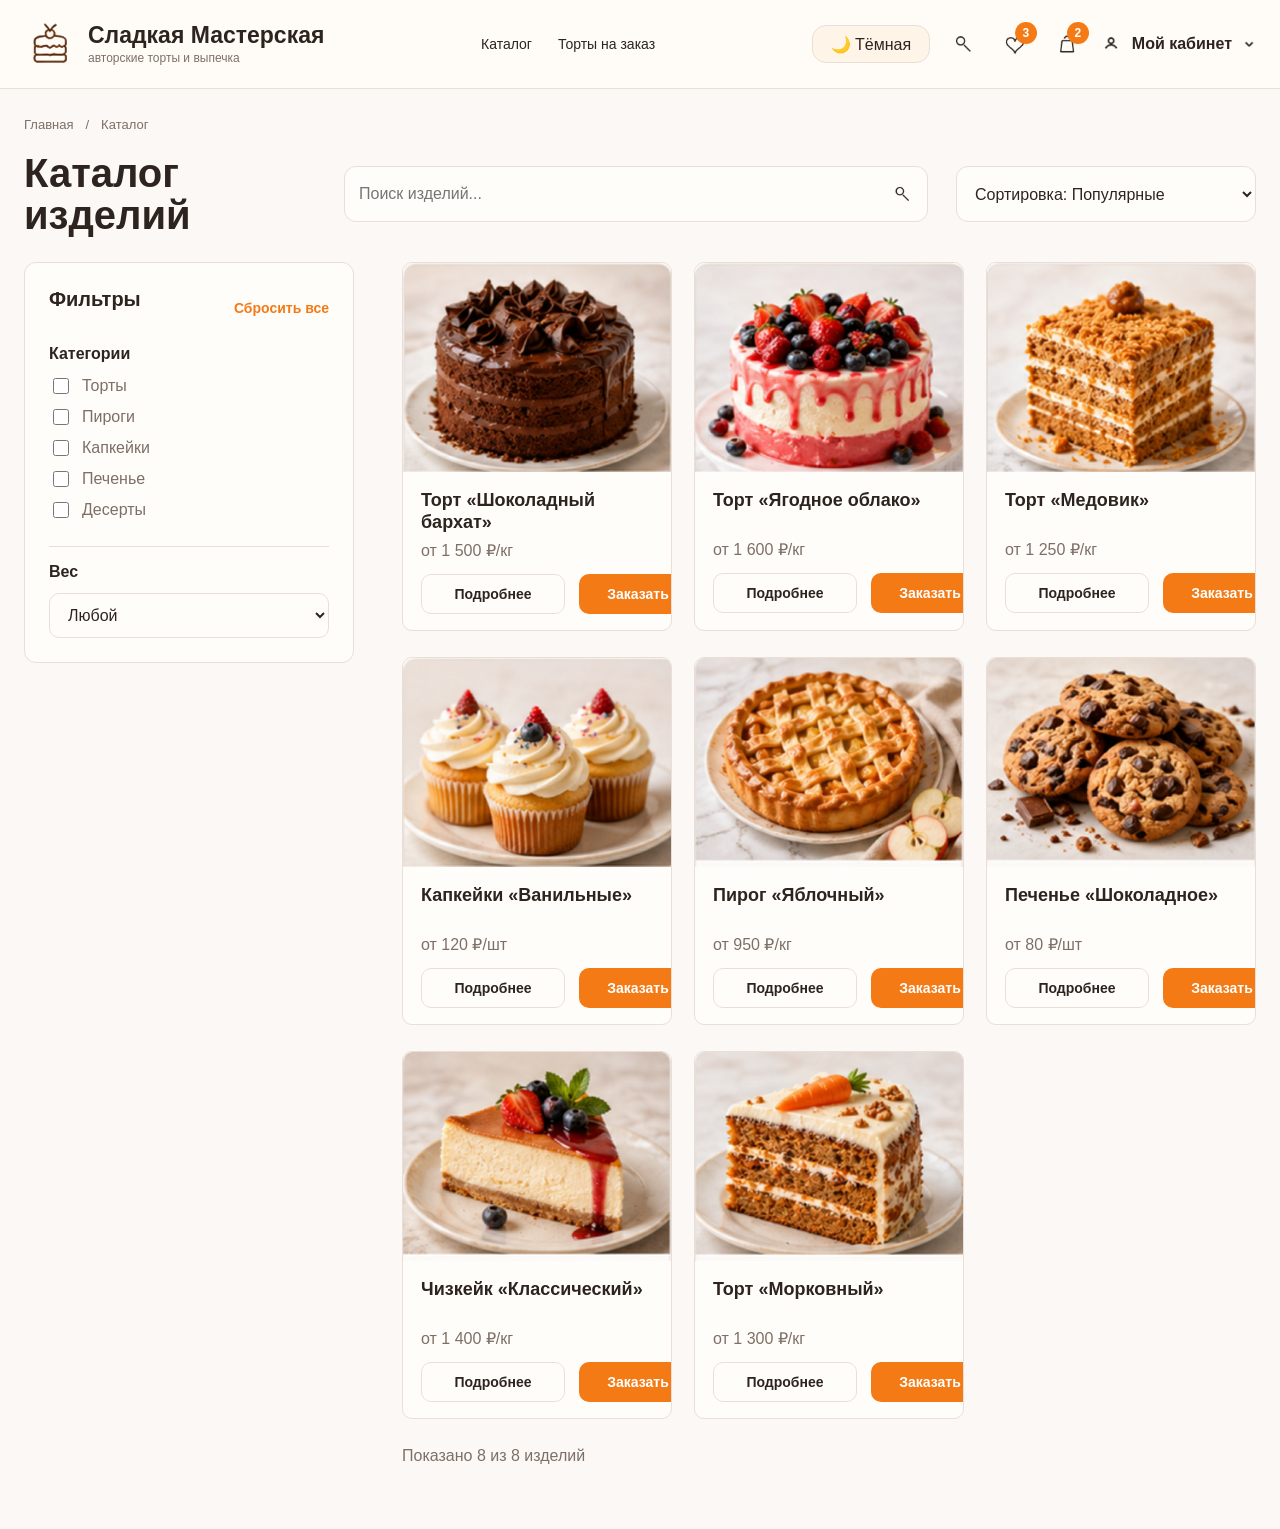
==== commit c7d44daf: "Add files via upload" ====
--- a/index.html
+++ b/index.html
@@ -23,9 +23,6 @@
       <nav class="nav" id="site-navigation">
         <a href="index.html">Каталог</a>
         <a href="card.html">Торты на заказ</a>
-        <a href="#">Доставка и оплата</a>
-        <a href="#">О нас</a>
-        <a href="#">Контакты</a>
       </nav>
       <div class="header-actions">
         <button class="theme-toggle" type="button">🌙 Тёмная</button>
@@ -46,13 +43,13 @@
       <h1>Каталог изделий</h1>
       <div class="catalog-tools">
           <label class="search-field">
-            <input type="text" placeholder="Поиск изделий...">
+            <input type="search" data-catalog-search placeholder="Поиск изделий..." aria-label="Поиск изделий">
             <img class="field-icon icon-dark" src="media/иконки/поиск.png" alt="">
           </label>
-          <select class="sort-select">
-            <option>Сортировка: Популярные</option>
-            <option>Сначала дешевле</option>
-            <option>Сначала дороже</option>
+          <select class="sort-select" data-catalog-sort aria-label="Сортировка изделий">
+            <option value="popular">Сортировка: Популярные</option>
+            <option value="price-asc">Сначала дешевле</option>
+            <option value="price-desc">Сначала дороже</option>
           </select>
         </div>
     </div>
@@ -61,30 +58,30 @@
       <aside class="sidebar">
         <div class="sidebar-top">
           <h3>Фильтры</h3>
-          <a class="reset" href="#">Сбросить все</a>
+          <button class="reset" type="button" data-reset-filters>Сбросить все</button>
         </div>
         <div class="filter-block">
           <span class="filter-title">Категории</span>
-          <label class="filter-line"><input type="checkbox" checked> Торты</label>
-          <label class="filter-line"><input type="checkbox"> Пироги</label>
-          <label class="filter-line"><input type="checkbox"> Капкейки</label>
-          <label class="filter-line"><input type="checkbox"> Печенье</label>
-          <label class="filter-line"><input type="checkbox"> Десерты</label>
+          <label class="filter-line"><input type="checkbox" value="cakes" data-filter-category> Торты</label>
+          <label class="filter-line"><input type="checkbox" value="pies" data-filter-category> Пироги</label>
+          <label class="filter-line"><input type="checkbox" value="cupcakes" data-filter-category> Капкейки</label>
+          <label class="filter-line"><input type="checkbox" value="cookies" data-filter-category> Печенье</label>
+          <label class="filter-line"><input type="checkbox" value="desserts" data-filter-category> Десерты</label>
         </div>
         <div class="filter-block">
           <span class="filter-title">Вес</span>
-          <select>
-            <option>Любой</option>
-            <option>до 1 кг</option>
-            <option>1–2 кг</option>
-            <option>от 2 кг</option>
+          <select data-filter-weight aria-label="Фильтр по весу">
+            <option value="any">Любой</option>
+            <option value="under-1">до 1 кг</option>
+            <option value="one-to-two">1–2 кг</option>
+            <option value="over-2">от 2 кг</option>
           </select>
         </div>
       </aside>
 
       <section class="main-content">
-        <div class="product-list">
-          <article class="product-card">
+        <div class="product-list" data-product-list aria-live="polite">
+          <article class="product-card" data-category="cakes" data-weight="2" data-price="1500">
             <img src="media/шоколадный-бархат.png" alt="Торт Шоколадный бархат">
             <div class="product-card-body">
               <h3>Торт «Шоколадный бархат»</h3>
@@ -95,7 +92,7 @@
               </div>
             </div>
           </article>
-          <article class="product-card">
+          <article class="product-card" data-category="cakes" data-weight="1.5" data-price="1600">
             <img src="media/ягодное-облако.png" alt="Торт Ягодное облако">
             <div class="product-card-body">
               <h3>Торт «Ягодное облако»</h3>
@@ -106,7 +103,7 @@
               </div>
             </div>
           </article>
-          <article class="product-card">
+          <article class="product-card" data-category="cakes" data-weight="1" data-price="1250">
             <img src="media/медовик.png" alt="Торт Медовик">
             <div class="product-card-body">
               <h3>Торт «Медовик»</h3>
@@ -117,7 +114,7 @@
               </div>
             </div>
           </article>
-          <article class="product-card">
+          <article class="product-card" data-category="cupcakes" data-weight="0.5" data-price="120">
             <img src="media/ванильные-капкейки.png" alt="Капкейки Ванильные">
             <div class="product-card-body">
               <h3>Капкейки «Ванильные»</h3>
@@ -128,7 +125,7 @@
               </div>
             </div>
           </article>
-          <article class="product-card">
+          <article class="product-card" data-category="pies" data-weight="1" data-price="950">
             <img src="media/яблочный-пирог.png" alt="Пирог Яблочный">
             <div class="product-card-body">
               <h3>Пирог «Яблочный»</h3>
@@ -139,7 +136,7 @@
               </div>
             </div>
           </article>
-          <article class="product-card">
+          <article class="product-card" data-category="cookies" data-weight="0.5" data-price="80">
             <img src="media/шоколадное-печенье.png" alt="Печенье Шоколадное">
             <div class="product-card-body">
               <h3>Печенье «Шоколадное»</h3>
@@ -150,7 +147,7 @@
               </div>
             </div>
           </article>
-          <article class="product-card">
+          <article class="product-card" data-category="desserts" data-weight="1.2" data-price="1400">
             <img src="media/классический-чизкейк.png" alt="Чизкейк Классический">
             <div class="product-card-body">
               <h3>Чизкейк «Классический»</h3>
@@ -161,7 +158,7 @@
               </div>
             </div>
           </article>
-          <article class="product-card">
+          <article class="product-card" data-category="cakes" data-weight="2.5" data-price="1300">
             <img src="media/морковный-торт.png" alt="Торт Морковный">
             <div class="product-card-body">
               <h3>Торт «Морковный»</h3>
@@ -173,16 +170,10 @@
             </div>
           </article>
         </div>
+        <p class="catalog-empty" data-catalog-empty hidden>По выбранным параметрам изделия не найдены.</p>
 
         <div class="catalog-footer">
-          <p class="muted">Показано 1–8 из 24 изделий</p>
-          <div class="pagination">
-            <a class="page-link active" href="#">1</a>
-            <a class="page-link" href="#">2</a>
-            <a class="page-link" href="#">3</a>
-            <a class="page-link" href="#">4</a>
-            <a class="page-link" href="#"><img class="page-icon icon-dark" src="media/иконки/стрелка-вправо.png" alt="Вперёд"></a>
-          </div>
+          <p class="muted" data-catalog-count>Показано 8 из 8 изделий</p>
         </div>
       </section>
     </div>
--- a/styles/style.css
+++ b/styles/style.css
@@ -217,6 +217,27 @@
   color: var(--accent);
   font-size: 14px;
   font-weight: 700;
+  padding: 0;
+  border: 0;
+  background: transparent;
+  cursor: pointer;
+  font-family: inherit;
+}
+.reset:hover,
+.reset:focus-visible{
+  text-decoration: underline;
+}
+.product-card.is-hidden{
+  display: none;
+}
+.catalog-empty{
+  margin: 26px 0;
+  padding: 20px;
+  border: 1px dashed var(--line);
+  border-radius: 14px;
+  background: var(--surface);
+  color: var(--muted);
+  text-align: center;
 }
 .filter-block{
   padding: 16px 0;
